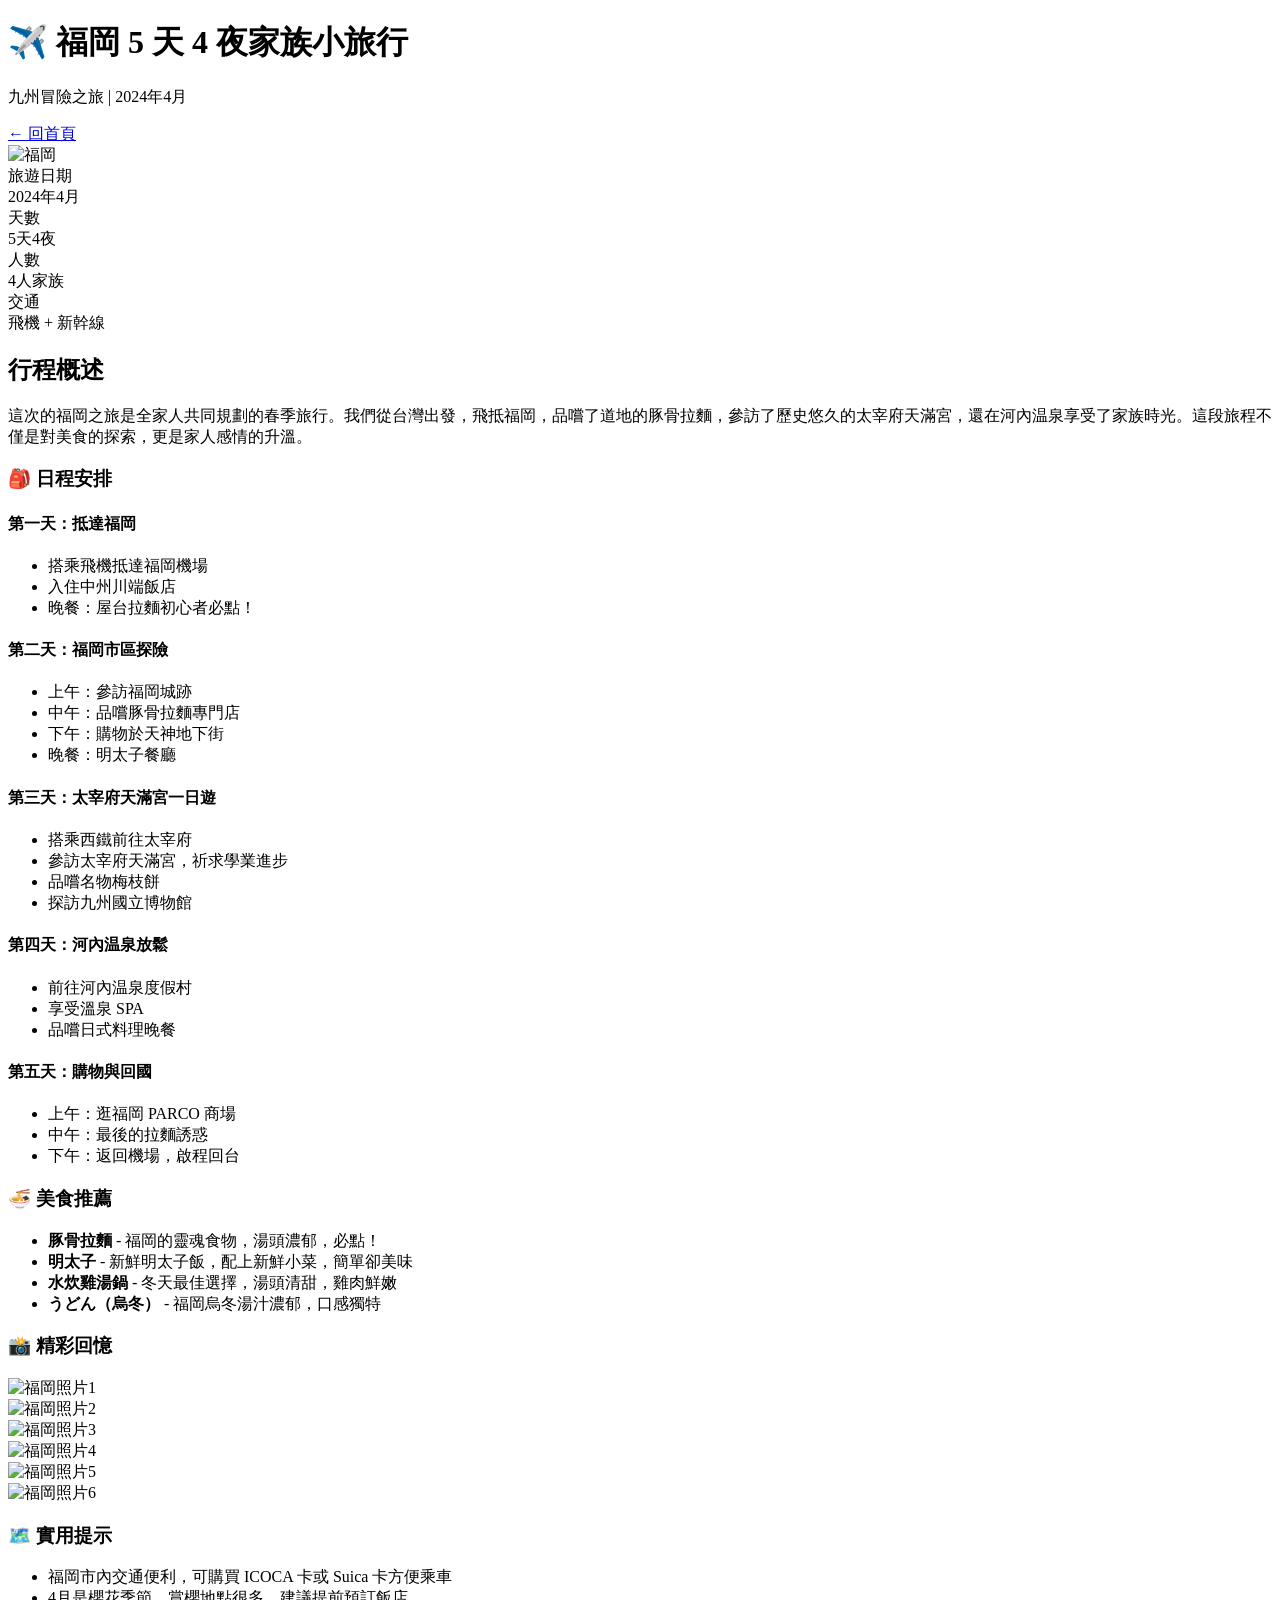
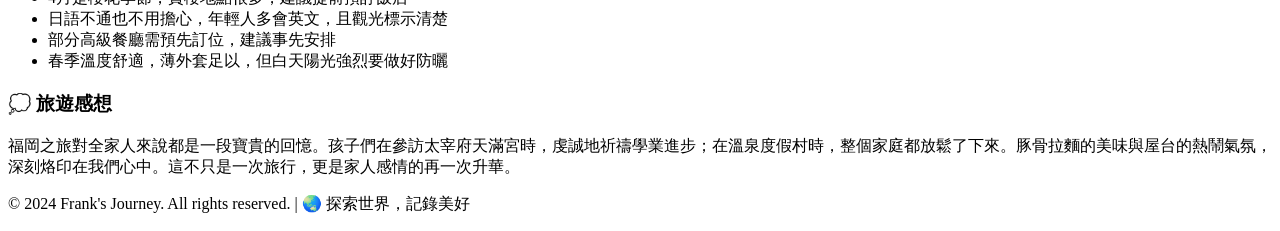
==== trips/202604-fukuoka.html @ acd250b2 "新增福岡家族旅行行程頁面" ====
<!DOCTYPE html>
<html lang="zh-TW">
<head>
    <meta charset="UTF-8">
    <meta name="viewport" content="width=device-width, initial-scale=1.0">
    <title>福岡 5 天 4 夜家族小旅行 - Frank's Journey</title>
    <link rel="stylesheet" href="../css/style.css">
</head>
<body>
    <!-- Header -->
    <header>
        <div class="container">
            <div class="header-content">
                <h1>✈️ 福岡 5 天 4 夜家族小旅行</h1>
                <p>九州冒險之旅 | 2024年4月</p>
                <a href="../index.html" class="back-link">← 回首頁</a>
            </div>
        </div>
    </header>

    <!-- Main Content -->
    <main>
        <div class="container">
            <!-- Hero Image -->
            <img src="https://images.unsplash.com/photo-1540959375944-7049f642e9f1?w=1200&h=400&fit=crop" alt="福岡" class="trip-hero">

            <!-- Trip Info -->
            <div class="trip-info">
                <div class="info-item">
                    <div class="info-label">旅遊日期</div>
                    <div class="info-value">2024年4月</div>
                </div>
                <div class="info-item">
                    <div class="info-label">天數</div>
                    <div class="info-value">5天4夜</div>
                </div>
                <div class="info-item">
                    <div class="info-label">人數</div>
                    <div class="info-value">4人家族</div>
                </div>
                <div class="info-item">
                    <div class="info-label">交通</div>
                    <div class="info-value">飛機 + 新幹線</div>
                </div>
            </div>

            <!-- Trip Content -->
            <div class="trip-content">
                <h2>行程概述</h2>
                <p>這次的福岡之旅是全家人共同規劃的春季旅行。我們從台灣出發，飛抵福岡，品嚐了道地的豚骨拉麵，參訪了歷史悠久的太宰府天滿宮，還在河內温泉享受了家族時光。這段旅程不僅是對美食的探索，更是家人感情的升溫。</p>

                <h3>🎒 日程安排</h3>
                <h4>第一天：抵達福岡</h4>
                <ul>
                    <li>搭乘飛機抵達福岡機場</li>
                    <li>入住中州川端飯店</li>
                    <li>晚餐：屋台拉麵初心者必點！</li>
                </ul>

                <h4>第二天：福岡市區探險</h4>
                <ul>
                    <li>上午：參訪福岡城跡</li>
                    <li>中午：品嚐豚骨拉麵專門店</li>
                    <li>下午：購物於天神地下街</li>
                    <li>晚餐：明太子餐廳</li>
                </ul>

                <h4>第三天：太宰府天滿宮一日遊</h4>
                <ul>
                    <li>搭乘西鐵前往太宰府</li>
                    <li>參訪太宰府天滿宮，祈求學業進步</li>
                    <li>品嚐名物梅枝餅</li>
                    <li>探訪九州國立博物館</li>
                </ul>

                <h4>第四天：河內温泉放鬆</h4>
                <ul>
                    <li>前往河內温泉度假村</li>
                    <li>享受溫泉 SPA</li>
                    <li>品嚐日式料理晚餐</li>
                </ul>

                <h4>第五天：購物與回國</h4>
                <ul>
                    <li>上午：逛福岡 PARCO 商場</li>
                    <li>中午：最後的拉麵誘惑</li>
                    <li>下午：返回機場，啟程回台</li>
                </ul>

                <h3>🍜 美食推薦</h3>
                <ul>
                    <li><strong>豚骨拉麵</strong> - 福岡的靈魂食物，湯頭濃郁，必點！</li>
                    <li><strong>明太子</strong> - 新鮮明太子飯，配上新鮮小菜，簡單卻美味</li>
                    <li><strong>水炊雞湯鍋</strong> - 冬天最佳選擇，湯頭清甜，雞肉鮮嫩</li>
                    <li><strong>うどん（烏冬）</strong> - 福岡烏冬湯汁濃郁，口感獨特</li>
                </ul>

                <h3>📸 精彩回憶</h3>
                <div class="gallery">
                    <div class="gallery-item">
                        <img src="https://images.unsplash.com/photo-1555939594-58d7cb561d1b?w=300&h=200&fit=crop" alt="福岡照片1">
                    </div>
                    <div class="gallery-item">
                        <img src="https://images.unsplash.com/photo-1568901346375-23c9450c58cd?w=300&h=200&fit=crop" alt="福岡照片2">
                    </div>
                    <div class="gallery-item">
                        <img src="https://images.unsplash.com/photo-1546069901-ba9599a7e63c?w=300&h=200&fit=crop" alt="福岡照片3">
                    </div>
                    <div class="gallery-item">
                        <img src="https://images.unsplash.com/photo-1512621776951-a57141f2eefd?w=300&h=200&fit=crop" alt="福岡照片4">
                    </div>
                    <div class="gallery-item">
                        <img src="https://images.unsplash.com/photo-1496442226666-8d4d0e62e6e9?w=300&h=200&fit=crop" alt="福岡照片5">
                    </div>
                    <div class="gallery-item">
                        <img src="https://images.unsplash.com/photo-1540932463986-4ee038608898?w=300&h=200&fit=crop" alt="福岡照片6">
                    </div>
                </div>

                <h3>🗺️ 實用提示</h3>
                <ul>
                    <li>福岡市內交通便利，可購買 ICOCA 卡或 Suica 卡方便乘車</li>
                    <li>4月是櫻花季節，賞櫻地點很多，建議提前預訂飯店</li>
                    <li>日語不通也不用擔心，年輕人多會英文，且觀光標示清楚</li>
                    <li>部分高級餐廳需預先訂位，建議事先安排</li>
                    <li>春季溫度舒適，薄外套足以，但白天陽光強烈要做好防曬</li>
                </ul>

                <h3>💭 旅遊感想</h3>
                <p>福岡之旅對全家人來說都是一段寶貴的回憶。孩子們在參訪太宰府天滿宮時，虔誠地祈禱學業進步；在溫泉度假村時，整個家庭都放鬆了下來。豚骨拉麵的美味與屋台的熱鬧氣氛，深刻烙印在我們心中。這不只是一次旅行，更是家人感情的再一次升華。</p>
            </div>
        </div>
    </main>

    <!-- Footer -->
    <footer>
        <div class="container">
            <p>&copy; 2024 Frank's Journey. All rights reserved. | 🌏 探索世界，記錄美好</p>
        </div>
    </footer>
</body>
</html>
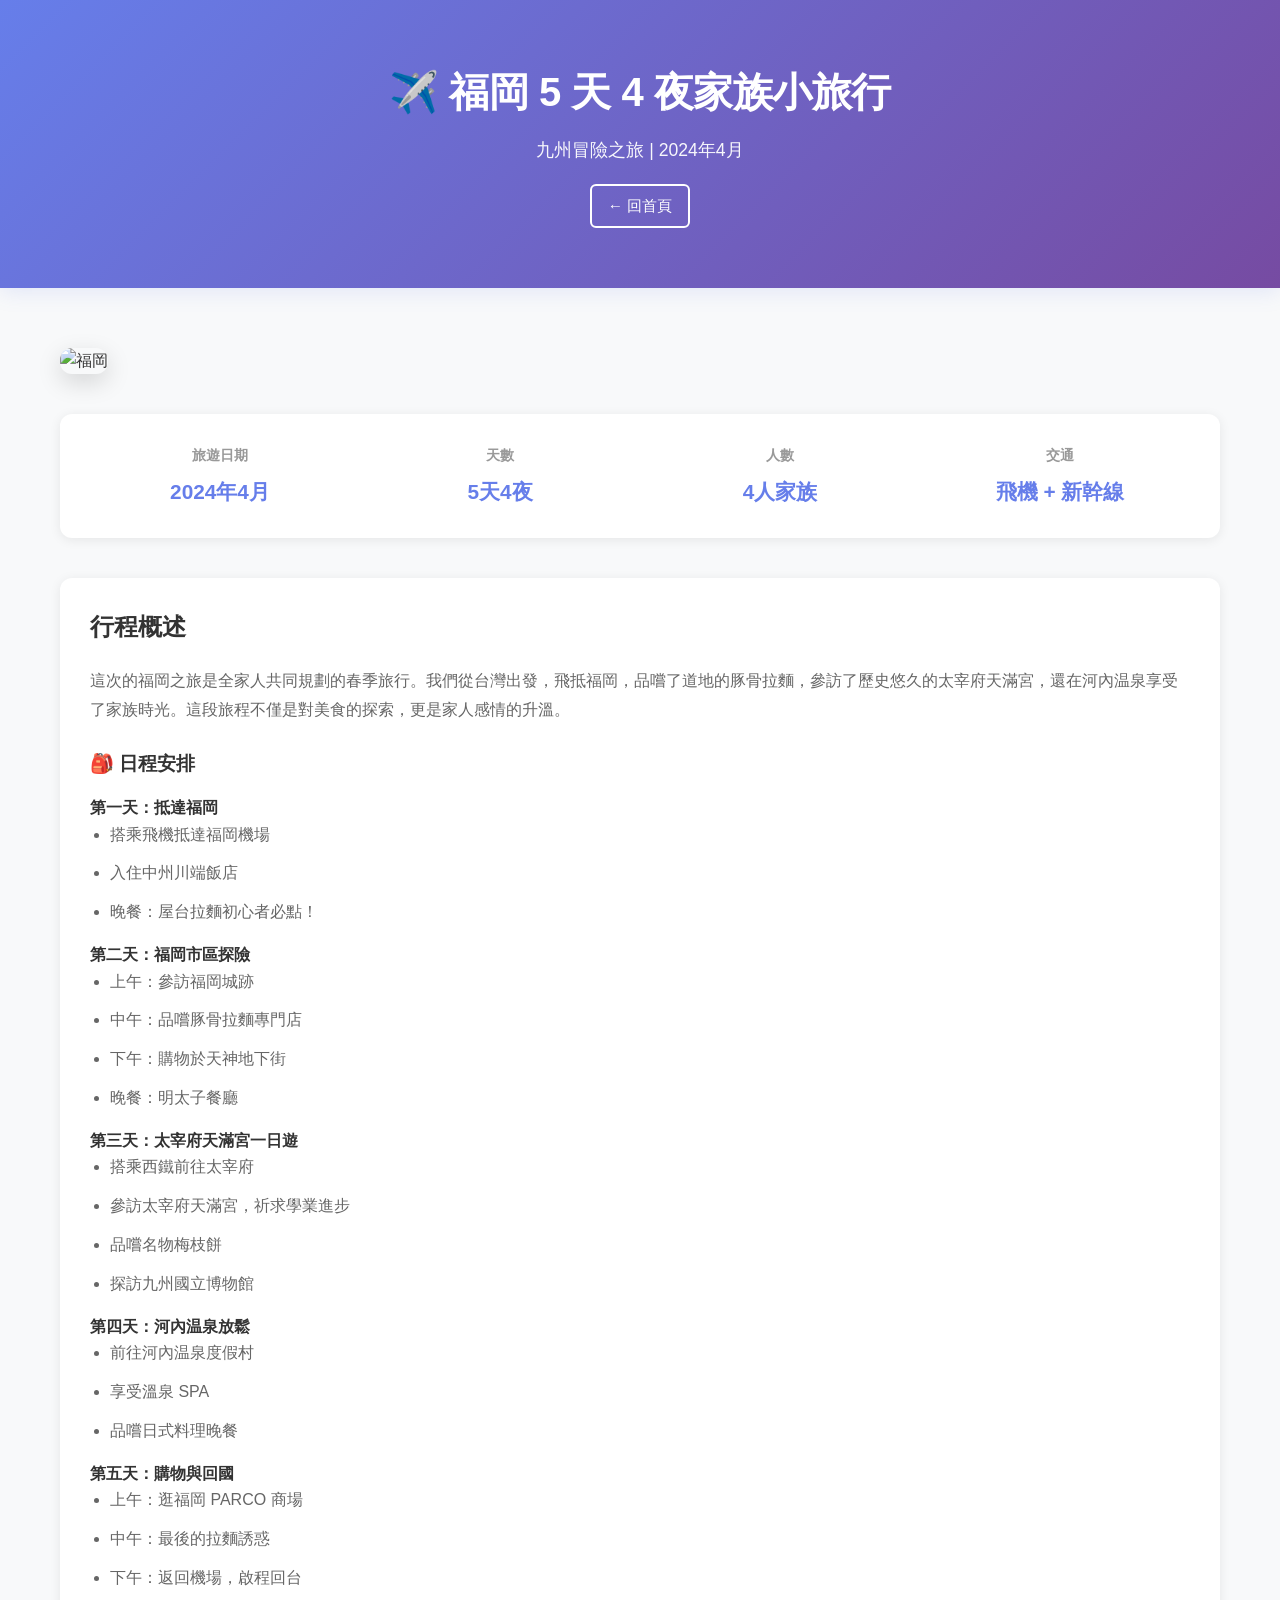
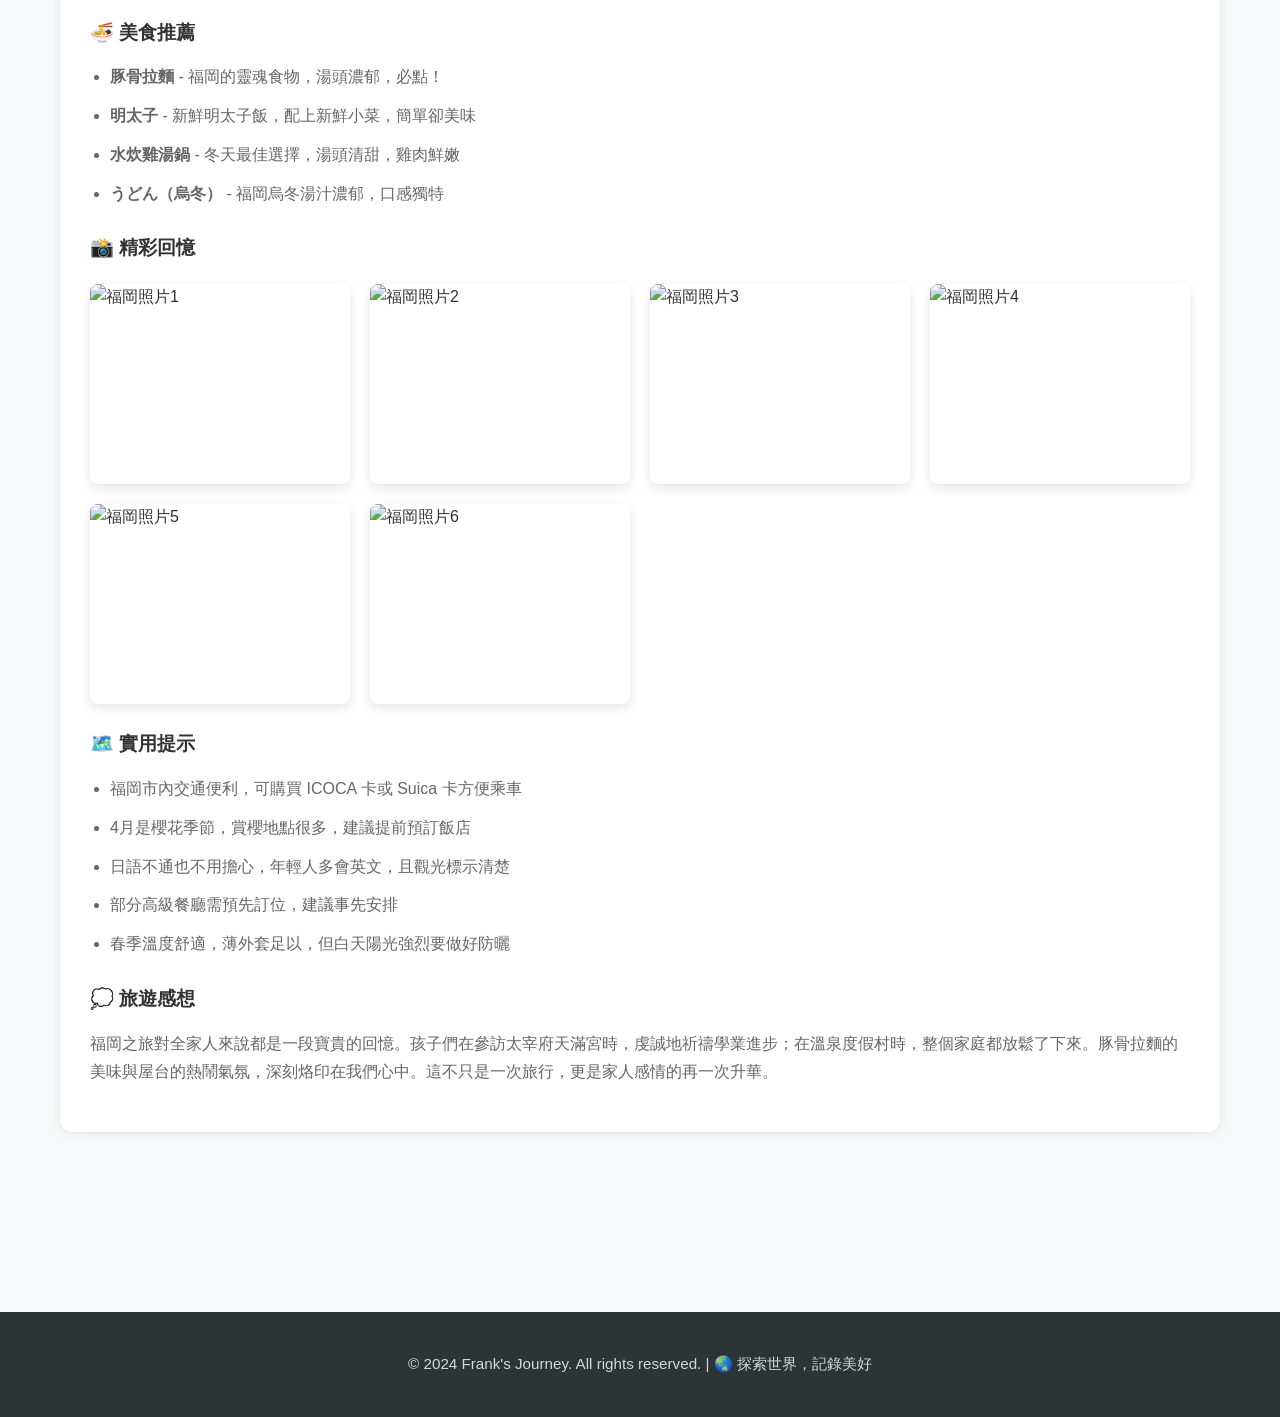
==== commit b25c2256: "修正福岡頁面圖片 URL，使用更穩定的 Unsplash 圖片連結" ====
--- a/trips/202604-fukuoka.html
+++ b/trips/202604-fukuoka.html
@@ -22,7 +22,7 @@
     <main>
         <div class="container">
             <!-- Hero Image -->
-            <img src="https://images.unsplash.com/photo-1540959375944-7049f642e9f1?w=1200&h=400&fit=crop" alt="福岡" class="trip-hero">
+            <img src="https://images.unsplash.com/photo-1522383150355-c69b16a76ceb?w=1200&h=400&fit=crop" alt="福岡" class="trip-hero">
 
             <!-- Trip Info -->
             <div class="trip-info">
@@ -98,19 +98,19 @@
                 <h3>📸 精彩回憶</h3>
                 <div class="gallery">
                     <div class="gallery-item">
-                        <img src="https://images.unsplash.com/photo-1555939594-58d7cb561d1b?w=300&h=200&fit=crop" alt="福岡照片1">
+                        <img src="https://images.unsplash.com/photo-1522383150355-c69b16a76ceb?w=300&h=200&fit=crop" alt="福岡照片1">
                     </div>
                     <div class="gallery-item">
-                        <img src="https://images.unsplash.com/photo-1568901346375-23c9450c58cd?w=300&h=200&fit=crop" alt="福岡照片2">
+                        <img src="https://images.unsplash.com/photo-1546069901-ba9599a7e63c?w=300&h=200&fit=crop" alt="福岡照片2">
                     </div>
                     <div class="gallery-item">
-                        <img src="https://images.unsplash.com/photo-1546069901-ba9599a7e63c?w=300&h=200&fit=crop" alt="福岡照片3">
+                        <img src="https://images.unsplash.com/photo-1512621776951-a57141f2eefd?w=300&h=200&fit=crop" alt="福岡照片3">
                     </div>
                     <div class="gallery-item">
-                        <img src="https://images.unsplash.com/photo-1512621776951-a57141f2eefd?w=300&h=200&fit=crop" alt="福岡照片4">
+                        <img src="https://images.unsplash.com/photo-1496442226666-8d4d0e62e6e9?w=300&h=200&fit=crop" alt="福岡照片4">
                     </div>
                     <div class="gallery-item">
-                        <img src="https://images.unsplash.com/photo-1496442226666-8d4d0e62e6e9?w=300&h=200&fit=crop" alt="福岡照片5">
+                        <img src="https://images.unsplash.com/photo-1464207687429-7505649dae38?w=300&h=200&fit=crop" alt="福岡照片5">
                     </div>
                     <div class="gallery-item">
                         <img src="https://images.unsplash.com/photo-1540932463986-4ee038608898?w=300&h=200&fit=crop" alt="福岡照片6">
--- a/css/style.css
+++ b/css/style.css
@@ -0,0 +1,508 @@
+/* ===== Global Styles ===== */
+* {
+    margin: 0;
+    padding: 0;
+    box-sizing: border-box;
+}
+
+body {
+    font-family: -apple-system, BlinkMacSystemFont, 'Segoe UI', Roboto, 'Helvetica Neue', Arial, sans-serif;
+    background: #f8f9fa;
+    color: #333;
+    line-height: 1.6;
+}
+
+/* ===== Header ===== */
+header {
+    background: linear-gradient(135deg, #667eea 0%, #764ba2 100%);
+    color: white;
+    padding: 60px 20px;
+    text-align: center;
+    box-shadow: 0 4px 20px rgba(102, 126, 234, 0.15);
+}
+
+.header-content h1 {
+    font-size: 2.5rem;
+    font-weight: 700;
+    margin-bottom: 12px;
+    letter-spacing: -0.5px;
+}
+
+.header-content p {
+    font-size: 1.1rem;
+    opacity: 0.95;
+    font-weight: 300;
+}
+
+.back-link {
+    display: inline-block;
+    margin-top: 20px;
+    color: white;
+    text-decoration: none;
+    font-size: 0.95rem;
+    padding: 8px 16px;
+    border: 2px solid white;
+    border-radius: 6px;
+    transition: all 0.3s ease;
+}
+
+.back-link:hover {
+    background: white;
+    color: #667eea;
+}
+
+/* ===== Container ===== */
+.container {
+    max-width: 1200px;
+    margin: 0 auto;
+    padding: 0 20px;
+}
+
+/* ===== Main Content ===== */
+main {
+    padding: 60px 0;
+    min-height: calc(100vh - 200px);
+}
+
+.section-title {
+    font-size: 1.8rem;
+    font-weight: 700;
+    margin-bottom: 40px;
+    color: #333;
+    position: relative;
+    padding-bottom: 15px;
+}
+
+.section-title::after {
+    content: '';
+    position: absolute;
+    bottom: 0;
+    left: 0;
+    width: 60px;
+    height: 4px;
+    background: linear-gradient(90deg, #667eea, #764ba2);
+    border-radius: 2px;
+}
+
+/* ===== Cards Grid ===== */
+.cards-grid {
+    display: grid;
+    grid-template-columns: repeat(auto-fit, minmax(320px, 1fr));
+    gap: 30px;
+    margin-bottom: 60px;
+}
+
+/* ===== Card ===== */
+.card {
+    background: white;
+    border-radius: 12px;
+    overflow: hidden;
+    box-shadow: 0 2px 12px rgba(0, 0, 0, 0.08);
+    transition: all 0.3s cubic-bezier(0.4, 0, 0.2, 1);
+    display: flex;
+    flex-direction: column;
+    height: 100%;
+    cursor: pointer;
+}
+
+.card:hover {
+    transform: translateY(-8px);
+    box-shadow: 0 12px 32px rgba(102, 126, 234, 0.2);
+}
+
+/* ===== Card Image ===== */
+.card-image {
+    width: 100%;
+    height: 240px;
+    background: linear-gradient(135deg, #667eea 0%, #764ba2 100%);
+    position: relative;
+    overflow: hidden;
+    display: flex;
+    align-items: center;
+    justify-content: center;
+}
+
+.card-image img {
+    width: 100%;
+    height: 100%;
+    object-fit: cover;
+    transition: transform 0.3s ease;
+}
+
+.card:hover .card-image img {
+    transform: scale(1.05);
+}
+
+/* ===== Card Content ===== */
+.card-content {
+    padding: 24px;
+    display: flex;
+    flex-direction: column;
+    flex: 1;
+}
+
+.card-header {
+    display: flex;
+    justify-content: space-between;
+    align-items: flex-start;
+    gap: 12px;
+    margin-bottom: 12px;
+}
+
+.card-title {
+    font-size: 1.3rem;
+    font-weight: 600;
+    color: #333;
+    flex: 1;
+    line-height: 1.4;
+}
+
+.date-badge {
+    background: linear-gradient(135deg, #667eea 0%, #764ba2 100%);
+    color: white;
+    padding: 6px 12px;
+    border-radius: 6px;
+    font-size: 0.8rem;
+    font-weight: 600;
+    white-space: nowrap;
+    flex-shrink: 0;
+}
+
+.card-description {
+    color: #666;
+    font-size: 0.95rem;
+    line-height: 1.6;
+    margin-bottom: 20px;
+    flex: 1;
+    display: -webkit-box;
+    -webkit-line-clamp: 3;
+    -webkit-box-orient: vertical;
+    overflow: hidden;
+}
+
+/* ===== Card Button ===== */
+.card-button {
+    background: linear-gradient(135deg, #667eea 0%, #764ba2 100%);
+    color: white;
+    border: none;
+    padding: 11px 20px;
+    border-radius: 6px;
+    font-size: 0.95rem;
+    font-weight: 600;
+    cursor: pointer;
+    transition: all 0.3s ease;
+    text-decoration: none;
+    display: inline-block;
+    text-align: center;
+    align-self: flex-start;
+}
+
+.card-button:hover {
+    transform: translateX(4px);
+    box-shadow: 0 6px 20px rgba(102, 126, 234, 0.3);
+}
+
+.card-button:active {
+    transform: translateX(2px);
+}
+
+/* ===== Trip Detail Page Styles ===== */
+.trip-hero {
+    width: 100%;
+    height: 400px;
+    object-fit: cover;
+    margin-bottom: 40px;
+    border-radius: 12px;
+    box-shadow: 0 8px 24px rgba(0, 0, 0, 0.15);
+}
+
+.trip-info {
+    display: grid;
+    grid-template-columns: repeat(auto-fit, minmax(200px, 1fr));
+    gap: 20px;
+    margin-bottom: 40px;
+    padding: 30px;
+    background: white;
+    border-radius: 12px;
+    box-shadow: 0 2px 12px rgba(0, 0, 0, 0.08);
+}
+
+.info-item {
+    text-align: center;
+}
+
+.info-label {
+    font-size: 0.9rem;
+    color: #999;
+    font-weight: 600;
+    text-transform: uppercase;
+    margin-bottom: 8px;
+}
+
+.info-value {
+    font-size: 1.3rem;
+    font-weight: 700;
+    color: #667eea;
+}
+
+.trip-content {
+    background: white;
+    padding: 30px;
+    border-radius: 12px;
+    box-shadow: 0 2px 12px rgba(0, 0, 0, 0.08);
+    margin-bottom: 40px;
+}
+
+.trip-content h2 {
+    font-size: 1.5rem;
+    font-weight: 700;
+    margin-bottom: 20px;
+    color: #333;
+}
+
+.trip-content h3 {
+    font-size: 1.2rem;
+    font-weight: 600;
+    margin-top: 25px;
+    margin-bottom: 15px;
+    color: #333;
+}
+
+.trip-content p {
+    margin-bottom: 15px;
+    color: #666;
+    line-height: 1.8;
+}
+
+.trip-content ul,
+.trip-content ol {
+    margin-left: 20px;
+    margin-bottom: 15px;
+}
+
+.trip-content li {
+    margin-bottom: 10px;
+    color: #666;
+    line-height: 1.8;
+}
+
+/* ===== Gallery ===== */
+.gallery {
+    display: grid;
+    grid-template-columns: repeat(auto-fit, minmax(250px, 1fr));
+    gap: 20px;
+    margin-top: 20px;
+}
+
+.gallery-item {
+    border-radius: 8px;
+    overflow: hidden;
+    box-shadow: 0 4px 12px rgba(0, 0, 0, 0.1);
+    transition: transform 0.3s ease;
+}
+
+.gallery-item:hover {
+    transform: scale(1.05);
+}
+
+.gallery-item img {
+    width: 100%;
+    height: 200px;
+    object-fit: cover;
+    display: block;
+}
+
+/* ===== Footer ===== */
+footer {
+    background: #2d3436;
+    color: white;
+    text-align: center;
+    padding: 40px 20px;
+    margin-top: 80px;
+}
+
+footer p {
+    font-size: 0.95rem;
+    opacity: 0.8;
+}
+
+/* ===== Responsive Design ===== */
+@media (max-width: 768px) {
+    header {
+        padding: 40px 20px;
+    }
+
+    .header-content h1 {
+        font-size: 2rem;
+    }
+
+    .header-content p {
+        font-size: 1rem;
+    }
+
+    .section-title {
+        font-size: 1.5rem;
+        margin-bottom: 30px;
+    }
+
+    .cards-grid {
+        grid-template-columns: 1fr;
+        gap: 20px;
+    }
+
+    .card-image {
+        height: 200px;
+    }
+
+    .card-content {
+        padding: 20px;
+    }
+
+    .card-title {
+        font-size: 1.15rem;
+    }
+
+    main {
+        padding: 40px 0;
+    }
+
+    .trip-hero {
+        height: 300px;
+        margin-bottom: 30px;
+    }
+
+    .trip-info {
+        padding: 20px;
+        gap: 15px;
+    }
+
+    .trip-content {
+        padding: 20px;
+    }
+
+    .trip-content h2 {
+        font-size: 1.3rem;
+    }
+
+    .trip-content h3 {
+        font-size: 1.1rem;
+    }
+}
+
+@media (max-width: 480px) {
+    header {
+        padding: 30px 15px;
+    }
+
+    .header-content h1 {
+        font-size: 1.5rem;
+    }
+
+    .header-content p {
+        font-size: 0.9rem;
+    }
+
+    .section-title {
+        font-size: 1.3rem;
+        margin-bottom: 25px;
+    }
+
+    .section-title::after {
+        width: 40px;
+        height: 3px;
+    }
+
+    .cards-grid {
+        gap: 15px;
+    }
+
+    .card {
+        border-radius: 10px;
+    }
+
+    .card-image {
+        height: 180px;
+    }
+
+    .card-content {
+        padding: 16px;
+    }
+
+    .card-title {
+        font-size: 1.05rem;
+    }
+
+    .card-header {
+        gap: 8px;
+        margin-bottom: 10px;
+    }
+
+    .date-badge {
+        padding: 5px 10px;
+        font-size: 0.75rem;
+    }
+
+    .card-description {
+        font-size: 0.9rem;
+        margin-bottom: 15px;
+        -webkit-line-clamp: 2;
+    }
+
+    .card-button {
+        padding: 9px 16px;
+        font-size: 0.9rem;
+    }
+
+    main {
+        padding: 30px 0;
+    }
+
+    .trip-hero {
+        height: 220px;
+        margin-bottom: 20px;
+    }
+
+    .trip-info {
+        padding: 15px;
+        grid-template-columns: 1fr;
+    }
+
+    .info-item {
+        padding: 10px 0;
+        border-bottom: 1px solid #eee;
+    }
+
+    .info-item:last-child {
+        border-bottom: none;
+    }
+
+    .trip-content {
+        padding: 15px;
+    }
+
+    .trip-content h2 {
+        font-size: 1.2rem;
+    }
+
+    .trip-content h3 {
+        font-size: 1rem;
+    }
+
+    .gallery {
+        grid-template-columns: 1fr;
+    }
+
+    .gallery-item img {
+        height: 250px;
+    }
+
+    footer {
+        padding: 30px 15px;
+        margin-top: 50px;
+    }
+
+    .back-link {
+        font-size: 0.85rem;
+        padding: 6px 12px;
+    }
+}
